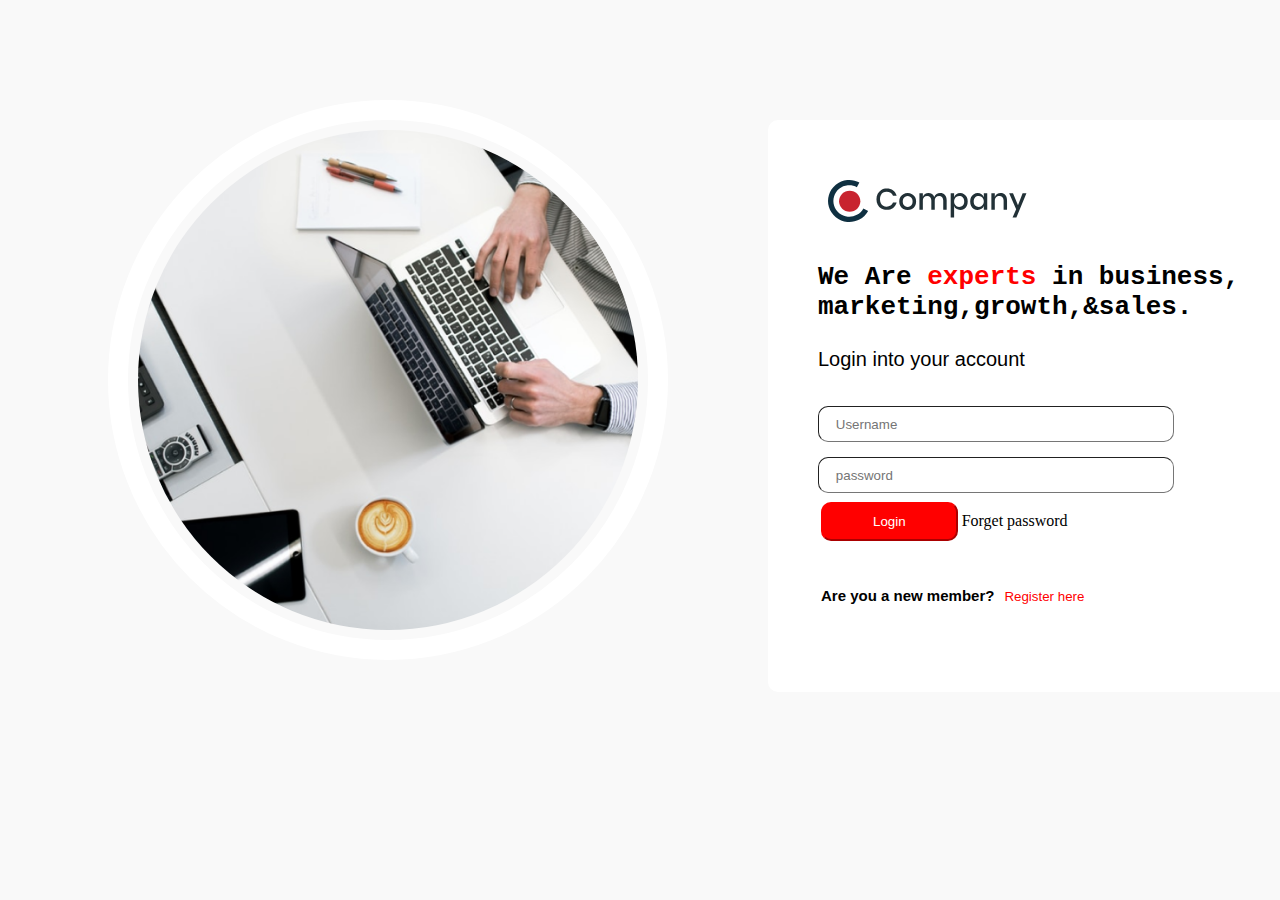
==== index.html @ 80b7e637 "first commit" ====
<!DOCTYPE html>
<html lang="en">
<head>
    <meta charset="UTF-8">
    <meta http-equiv="X-UA-Compatible" content="IE=edge">
    <meta name="viewport" content="width=device-width, initial-scale=1.0">
    <title>Login page</title>
    <style type=text/css>
    img{
      width:200px;
      
      padding:10px;
      margin-left:0px;
     
    }
    #btn{
        color: white;
        border-radius: 10px;
       padding-left: 50px;
       padding-right: 50px;
       padding-top:10px ;
       padding-bottom:10px;
       background-color: red;
       border-color: red;
    }
    .logindetails{
      background-color: white;
      width: 600px;
      
      border-radius: 20px;
      margin-top: 20px;
      margin-left: 100px;
      padding: 50px;
      border-radius: 10px;
      
    }
   
    body{
      
      background-color:#F9F9F9;
      display: flex;
      margin-top: 100px;
    }
    #name,#password{
      width: 350px;
      height: 32px;
      margin-top: 15px;
      border-radius: 10px;
      color: black;
      background-color: white;
      box-shadow: inset;
      border-width: 1px;
    }
    #img{
       border-radius: 50%;
       height: 500px;
       width: 500px;
       margin-left: 100px;
    }

    #textbutton{
      border: none;
      background-color: inherit;
      color: red;
    }
    #textbutton:hover{
      background-color: #eee;
    }

    .lastline{
      float: left;
      
    }
    #text1{
      font-size: 20px;
      font-family: sans-serif;
    }

    #text2{
      font-size: 15px;
      font-family: sans-serif;
    }

    #cricleimage > img{
     
      border: 20px solid white ;
      
    }
    
    </style>
</head>
<body>
   <div id="cricleimage">
   <img src="images/hero-image.png" alt="lodaing image" id="img">
</div>
   <div class="logindetails">
    
    <div>
      <img src="images/header-logo.svg" alt="">
      <h1>
        
<pre>We Are <b style="color: red;">experts</b> in business,
marketing,growth,&sales.</pre></h1></div>
 <p id="text1">Login into your account</p>
 
 <div class="textfield">
 <input type="email" placeholder="    Username" id="name">
<br> <input type="password" placeholder="    password" id="password"></br>
</div>

<table>
<tr>
 <td><button id="btn">Login</button>
<td> <p>Forget password</p> </td>
</tr>
</table>

<table>
  <tr>
 <td> <h6 id="text2">Are you a new member?</h6></td>
 <td><button id="textbutton">Register here</button></td>
</tr>
</table>



</div>  
 
</div>
    
</body>
</html>
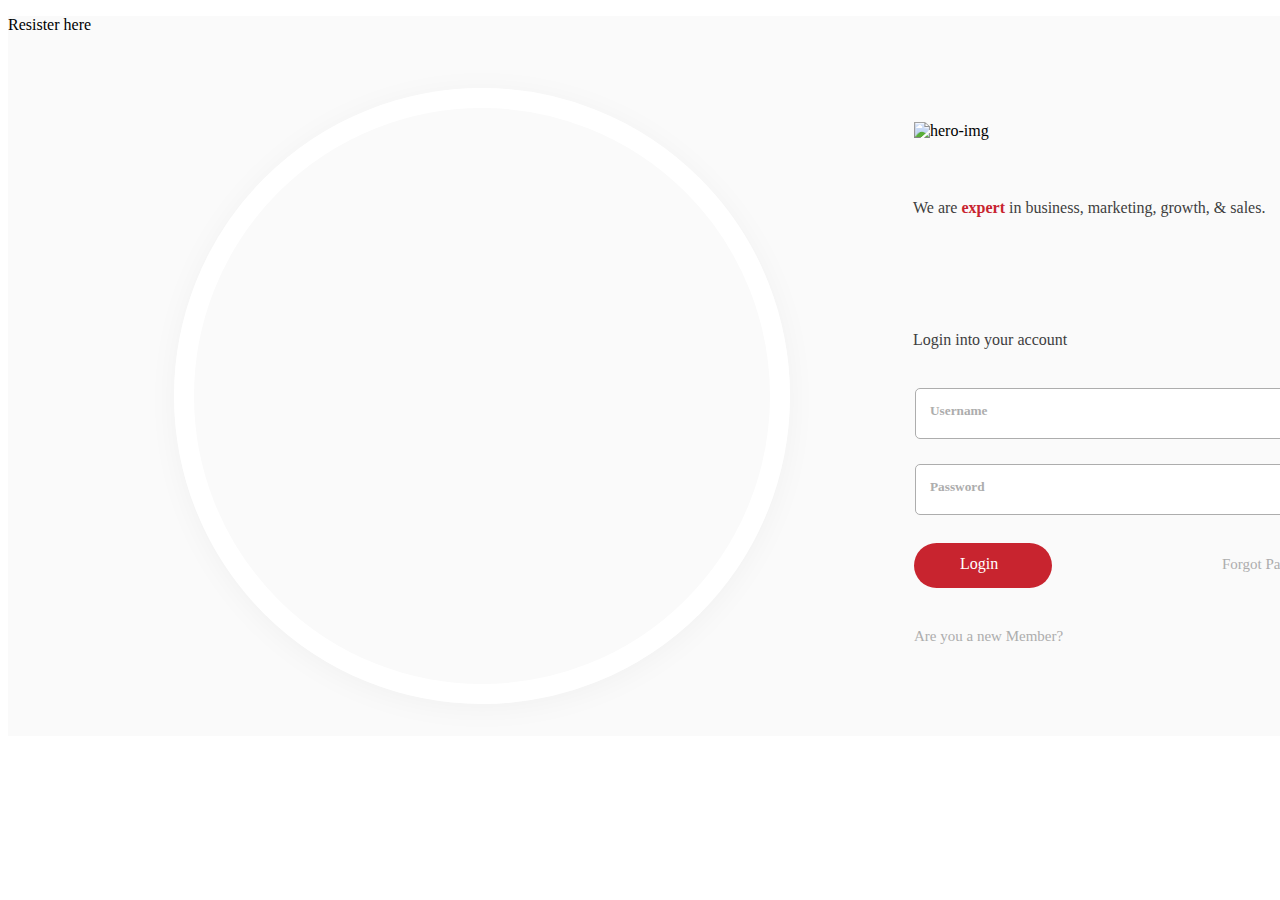
==== commit 1e497cb7: "second commit" ====
--- a/index.html
+++ b/index.html
@@ -1,4 +1,4 @@
-<!DOCTYPE html>
+<!-- <!DOCTYPE html>
 <html lang="en">
 <head>
     <meta charset="UTF-8">
@@ -11,8 +11,15 @@
       
       padding:10px;
       margin-left:0px;
+      
      
     }
+    a:link{
+      color: white;
+      text-decoration: none;
+      
+    }
+  
     #btn{
         color: white;
         border-radius: 10px;
@@ -110,7 +117,10 @@
 
 <table>
 <tr>
- <td><button id="btn">Login</button>
+ <td><button id="btn">
+  <a href="/C:\Users\tatva\Documents\web login\dashboard.html" >Login</a>
+
+</button>
 <td> <p>Forget password</p> </td>
 </tr>
 </table>
@@ -129,4 +139,44 @@
 </div>
     
 </body>
+</html> -->
+
+
+<!DOCTYPE html>
+<html lang="en">
+<head>
+    <meta charset="UTF-8">
+    <meta http-equiv="X-UA-Compatible" content="IE=edge">
+    <meta name="viewport" content="width=device-width, initial-scale=1.0">
+    <title>Document</title>
+    <script src="https://cdn.jsdelivr.net/npm/@popperjs/core@2.11.6/dist/umd/popper.min.js" integrity="sha384-oBqDVmMz9ATKxIep9tiCxS/Z9fNfEXiDAYTujMAeBAsjFuCZSmKbSSUnQlmh/jp3" crossorigin="anonymous"></script>
+    <script src="https://cdn.jsdelivr.net/npm/bootstrap@5.2.3/dist/js/bootstrap.min.js" integrity="sha384-cuYeSxntonz0PPNlHhBs68uyIAVpIIOZZ5JqeqvYYIcEL727kskC66kF92t6Xl2V" crossorigin="anonymous"></script>
+    <link rel="stylesheet" href="dashboard.css">
+</head>
+<body>
+    <div class="container">
+    <div class="row">
+        <div class="col-md-6">
+
+    <img src="Images\hero-image.png" alt="hero-img" id="img1">
+    </div>
+
+    <div class="col-md-6">
+
+        <img src="Images\logo.svg" alt="hero-img" id="img2">
+        <div class="txt"> We are <strong id="exp">expert</strong> in business, marketing, growth, & sales.</div>
+        <div class="login">Login into your account</div>
+        <div class="box1"> <h5 id="user">Username</h5></div>
+        <div class="box2"><h5 id="pass">Password</h5></div>
+        <div class="log"><p id="log2">Login</p></div>
+        <div class="fpass"><p>Forgot Password?</p></div>
+        <div class="new"><p id="new1">Are you a new Member?</p></div>
+        <div class="reg"><p id="reg1">Resister here</p></div>
+
+    </div>
+
+
+    </div>
+    
+</body>
 </html>--- a/dashboard.css
+++ b/dashboard.css
@@ -0,0 +1,667 @@
+.container {
+    top: 0px;
+    left: 0px;
+    width: 1560px;
+    height: 720px;
+    background: #fafafa 0% 0% no-repeat padding-box;
+    opacity: 1;
+    position: relative;
+  }
+  
+  #img1 {
+    top: 72px;
+    position: absolute;
+    left: 166px;
+    width: 576px;
+    height: 576px;
+    border-radius: 3000px;
+    background: transparent url("Images/hero-image.png") 0% 0% no-repeat padding-box;
+    box-shadow: 0px 4px 31px #0000000a;
+    border: 20px solid #ffffff;
+    opacity: 1;
+  }
+  .left-part {
+    width: 272px;
+    height: 58px;
+  }
+  
+  #img2 {
+    position: absolute;
+    top: 106px;
+    left: 906px;
+    width: 272px;
+    height: 58px;
+    opacity: 1;
+  }
+  .txt {
+    top: 183px;
+    left: 905px;
+    width: 500px;
+    height: 50px;
+    text-align: left;
+    color: #3e3e3e;
+    opacity: 1;
+    position: absolute;
+  }
+  
+  #exp {
+    top: 183px;
+    left: 1036px;
+    width: 137px;
+    height: 53px;
+    text-align: left;
+    color: #c8242f;
+    opacity: 1;
+  }
+  
+  .login {
+    top: 315px;
+    left: 905px;
+    width: 260px;
+    height: 33px;
+    text-align: left;
+    color: #3e3e3e;
+    position: absolute;
+  }
+  .box1 {
+    top: 372px;
+    left: 907px;
+    width: 429px;
+    height: 49px;
+    background: #ffffff 0% 0% no-repeat padding-box;
+    border: 1px solid #adadad;
+    border-radius: 5px;
+    opacity: 1;
+    position: absolute;
+  }
+  #user {
+  
+    color: #adadad;
+    margin-top: 14px;
+    margin-left: 14px;
+    margin-bottom: 14px;
+  }
+  
+  .box2 {
+    position: absolute;
+    top: 448px;
+    left: 907px;
+    width: 429px;
+    height: 49px;
+    background: #ffffff 0% 0% no-repeat padding-box;
+    border: 1px solid #adadad;
+    border-radius: 5px;
+    opacity: 1;
+  }
+  
+  #pass {
+    margin-top: 14px;
+    margin-left: 14px;
+    margin-bottom: 14px;
+    color: #adadad;
+  }
+  
+  .log {
+    position: absolute;
+    top: 527px;
+    left: 906px;
+    width: 138px;
+    height: 45px;
+    background: #c8242f 0% 0% no-repeat padding-box;
+    border-radius: 23px;
+    opacity: 1;
+  }
+  
+  #log2 {
+    margin-top: 12px;
+    margin-left: 46px;
+    margin-bottom: 10px;
+    width: 45px;
+    height: 24px;
+    text-align: left;
+    font: normal normal medium 18px/24px Roboto;
+    letter-spacing: 0px;
+    color: #ffffff;
+    opacity: 1;
+  }
+  .fpass {
+    top: 523px;
+    left: 1214px;
+    width: 121px;
+    height: 20px;
+    position: absolute;
+    text-align: left;
+    font: normal normal normal 15px/20px Roboto;
+    letter-spacing: 0px;
+    color: #adadad;
+    opacity: 1;
+  }
+  .new {
+    top: 595px;
+    left: 906px;
+    width: 160px;
+    height: 20px;
+    position: absolute;
+    text-align: left;
+    font: normal normal normal 15px/20px Roboto;
+    letter-spacing: 0px;
+    color: #adadad;
+    opacity: 1;
+  }
+  /* .reg {
+    top: 595px;
+    left: 1056px;
+    width: 88px;
+    height: 20px;
+    position: absolute;
+    text-align: left;
+    font: normal normal normal 15px/20px Roboto;
+    letter-spacing: 0px;
+    color: #c8242f;
+    opacity: 1;
+  } */
+  
+  /* dashboard css */
+  
+  .dcontainer {
+    top: 0px;
+    left: 0px;
+    width: 1560px;
+    height: 1359px;
+    position: relative;
+    background: #fafafa 0% 0% no-repeat padding-box;
+  }
+  .head {
+    top: 0px;
+    left: 0px;
+    width: 1560px;
+    height: 80px;
+    position: absolute;
+    background: #ffffff 0% 0% no-repeat padding-box;
+  }
+  #menu-bar {
+    top: 34px;
+    left: 29px;
+    width: 22px;
+    height: 16px;
+    position: absolute;
+  }
+  #company {
+    position: absolute;
+    top: 25px;
+    left: 72px;
+    width: 142px;
+    height: 30px;
+  }
+  #search {
+    position: absolute;
+    top: 32px;
+    left: 291px;
+    width: 16px;
+    height: 16px;
+  }
+  #searchtxt {
+    position: absolute;
+    top: 28px;
+    left: 321px;
+    width: 49px;
+    height: 21px;
+    text-align: left;
+    font: normal normal normal 16px/21px Roboto;
+    letter-spacing: 0px;
+    color: #000000;
+  }
+  #notification {
+    position: absolute;
+    top: 28px;
+    left: 1294px;
+    width: 22px;
+    height: 21px;
+  }
+  #profile {
+    top: 18px;
+    left: 1368px;
+    width: 44px;
+    height: 44px;
+    position: absolute;
+  }
+  #name {
+    top: 28px;
+    left: 1424px;
+    width: 68px;
+    height: 21px;
+    position: absolute;
+    text-align: left;
+    font: normal normal normal 16px/21px Roboto;
+    letter-spacing: 0px;
+    color: #000000;
+  }
+  #aerrow {
+    position: absolute;
+    top: 37px;
+    left: 1507px;
+    width: 15px;
+    height: 11px;
+  }
+  
+  .sidebar {
+    top: 80px;
+    left: 0px;
+    width: 242px;
+    height: 1279px;
+    position: absolute;
+    background: #ffffff 0% 0% no-repeat padding-box;
+  }
+  #active {
+    top: 25px;
+    left: 30px;
+    width: 183px;
+    height: 43px;
+    position: absolute;
+    background: #fff3f4 0% 0% no-repeat padding-box;
+    border-radius: 5px;
+    justify-content: center;
+  }
+  #dashboard {
+    position: absolute;
+    margin-top: 14px;
+    margin-left: 17.5px;
+    width: 15px;
+    height: 15px;
+  }
+  #dashtxt {
+    margin-top: 10px;
+    margin-left: 45px;
+    width: 78px;
+    height: 21px;
+    position: absolute;
+    text-align: left;
+    letter-spacing: 0px;
+    color: #c8242f;
+  }
+  #analysis {
+    top: 85px;
+    left: 46px;
+    width: 19px;
+    height: 18px;
+    position: absolute;
+  }
+  #anatxt {
+    top: 83px;
+    left: 75px;
+    width: 60px;
+    height: 21px;
+    position: absolute;
+    text-align: left;
+    letter-spacing: 0px;
+    color: #3e3e3e;
+  }
+  #inbox {
+    position: absolute;
+    top: 131px;
+    left: 48px;
+    width: 15px;
+    height: 15px;
+  }
+  #inbtxt {
+    position: absolute;
+    top: 129px;
+    left: 75px;
+    width: 39px;
+    height: 21px;
+    text-align: left;
+    letter-spacing: 0px;
+    color: #3e3e3e;
+  }
+  #history {
+    position: absolute;
+    top: 177px;
+    left: 47px;
+    width: 16px;
+    height: 16px;
+  }
+  #histxt {
+    position: absolute;
+    top: 175px;
+    left: 75px;
+    width: 51px;
+    height: 21px;
+    text-align: left;
+    letter-spacing: 0px;
+    color: #3e3e3e;
+  }
+  #user-logo {
+    position: absolute;
+    top: 222px;
+    left: 48px;
+    width: 12px;
+    height: 12px;
+  }
+  #usetxt {
+    position: absolute;
+    top: 218px;
+    left: 75px;
+    width: 41px;
+    height: 21px;
+    text-align: left;
+    letter-spacing: 0px;
+    color: #3e3e3e;
+  }
+  #Maintenance {
+    position: absolute;
+    top: 269px;
+    left: 48px;
+    width: 13px;
+    height: 18px;
+  }
+  #mentxt {
+    position: absolute;
+    top: 267px;
+    left: 75px;
+    width: 92px;
+    height: 21px;
+    text-align: left;
+    letter-spacing: 0px;
+    color: #3e3e3e;
+  }
+  #setting {
+    position: absolute;
+    top: 315px;
+    left: 47px;
+    width: 17px;
+    height: 17px;
+  }
+  #settxt {
+    position: absolute;
+    top: 313px;
+    left: 75px;
+    width: 50px;
+    height: 21px;
+    text-align: left;
+    letter-spacing: 0px;
+    color: #3e3e3e;
+  }
+  #dash {
+    top: 121px;
+    left: 290px;
+    width: 146px;
+    height: 39px;
+    position: absolute;
+    text-align: left;
+    font: normal normal medium 40px/39px Roboto;
+    letter-spacing: 0px;
+    color: #000000;
+    font-size: 30px;
+  }
+  #newproduct {
+    top: 182px;
+    left: 292px;
+    width: 219px;
+    height: 116px;
+    position: absolute;
+    background: #ffffff 0% 0% no-repeat padding-box;
+  }
+  #star {
+    margin-top: 42px;
+    margin-left: 38px;
+    width: 33px;
+    height: 33px;
+    position: absolute;
+  }
+  #newproducttxt {
+    margin-top: 35px;
+    margin-left: 90px;
+    position: absolute;
+  }
+  #number1 {
+    font-size: 26px;
+  }
+  #addedproduct {
+    top: 182px;
+    left: 541px;
+    width: 219px;
+    height: 116px;
+    position: absolute;
+    background: #ffffff 0% 0% no-repeat padding-box;
+  }
+  #addproductlogo {
+    margin-top: 42px;
+    margin-left: 38px;
+    width: 26px;
+    height: 26px;
+  }
+  #addedproducttxt {
+    top: 31px;
+    left: 87px;
+    position: absolute;
+  }
+  #number2 {
+    font-size: 26px;
+  }
+  #totalproduct {
+    top: 182px;
+    left: 791px;
+    width: 219px;
+    height: 116px;
+    position: absolute;
+    background: #ffffff 0% 0% no-repeat padding-box;
+  }
+  #totalproductlogo {
+    margin-top: 42px;
+    margin-left: 38px;
+    width: 26px;
+    height: 26px;
+  }
+  #totalproducttxt {
+    top: 31px;
+    left: 87px;
+    position: absolute;
+  }
+  #number3 {
+    font-size: 26px;
+  }
+  #todaysale {
+    top: 182px;
+    left: 1040px;
+    width: 219px;
+    height: 116px;
+    position: absolute;
+    background: #ffffff 0% 0% no-repeat padding-box;
+  }
+  #doller {
+    margin-top: 42px;
+    margin-left: 38px;
+    width: 26px;
+    height: 26px;
+  }
+  #todaysaletxt {
+    top: 31px;
+    left: 87px;
+    position: absolute;
+  }
+  #number4 {
+    font-size: 26px;
+  }
+  #totalsale {
+    top: 182px;
+    left: 1290px;
+    width: 219px;
+    height: 116px;
+    position: absolute;
+    background: #ffffff 0% 0% no-repeat padding-box;
+  }
+  #moneybag {
+    margin-top: 42px;
+    margin-left: 38px;
+    width: 26px;
+    height: 26px;
+  }
+  #totalsaletxt {
+    top: 31px;
+    left: 87px;
+    position: absolute;
+  }
+  #number5 {
+    font-size: 26px;
+  }
+  #Graph {
+    top: 328px;
+    left: 292px;
+    width: 802px;
+    height: 400px;
+    position: absolute;
+    background: #ffffff 0% 0% no-repeat padding-box;
+  }
+  #saletxt {
+    color: #3e3e3e;
+    top: 23.52px;
+    left: 30px;
+  
+    position: absolute;
+    font-size: 25px;
+    font-weight: bold;
+  }
+  #wtxt {
+    top: 24.5px;
+    left: 611px;
+    position: absolute;
+    text-align: left;
+    color: #adadad;
+  }
+  #ytxt {
+    position: absolute;
+    top: 24.5px;
+    left: 740px;
+    color: #c8242f;
+  }
+  
+  #graph-image {
+    position: absolute;
+    top: 90.5px;
+    left: 105.5px;
+    width: 649px;
+    height: 195px;
+  }
+  
+  .pi-chart {
+    top: 330px;
+    left: 1124px;
+    width: 385px;
+    height: 398px;
+    position: absolute;
+    background: #ffffff 0% 0% no-repeat padding-box;
+  }
+  
+  #pi-head {
+    position: absolute;
+    top: 21.52px;
+    left: 29px;
+    font-size: 25px;
+  }
+  #pi-chart-image {
+    position: absolute;
+    top: 70px;
+    left: 89px;
+  }
+  
+  #us-logo {
+    position: absolute;
+    top: 306px;
+    left: 49px;
+    width: 18px;
+    height: 18px;
+  }
+  #us-txt {
+    position: absolute;
+    top: 305px;
+    left: 76px;
+  }
+  
+  #canada-logo {
+    position: absolute;
+    top: 306px;
+    left: 268px;
+    width: 18px;
+    height: 18px;
+  }
+  #canada-txt {
+    position: absolute;
+    top: 305px;
+    left: 295px;
+  }
+  
+  #russia-logo {
+    position: absolute;
+    top: 343px;
+    left: 49px;
+    width: 18px;
+    height: 18px;
+  }
+  #russia-txt {
+    position: absolute;
+    top: 343px;
+    left: 76px;
+  }
+  
+  #india-logo {
+    position: absolute;
+    top: 343px;
+    left: 268px;
+    width: 18px;
+    height: 18px;
+  }
+  #india-txt {
+    position: absolute;
+    top: 343px;
+    left: 295px;
+  }
+  
+  .footer {
+    position: absolute;
+    top: 758px;
+    left: 292px;
+    width: 1217px;
+    height: 558px;
+    background: #ffffff 0% 0% no-repeat padding-box;
+  }
+  #footer-head-rtxt {
+    position: absolute;
+    top: 22.52px;
+    left: 29px;
+    font-size: 22px;
+  }
+  #footer-head-ltxt {
+    position: absolute;
+    top: 26px;
+    left: 1145px;
+    color: #c8242f;
+    font-size: 12px;
+  }
+  #table{
+      width: 93%;
+      position: absolute;
+      top: 88.13px;
+      left: 40px;
+  
+  }
+  th, td{
+      padding: 13.15px;
+      text-align: left;
+  }
+  th{
+      color: #ADADAD;
+  }
+  table, th, td{
+      border-bottom: solid 1px black;
+  }
+  #paid{
+      color: #3CDD5F;
+  }
+  #failed{
+      color: #FF4545;
+  }
+  #pending{
+      color: #BABABA;
+  }
+
+
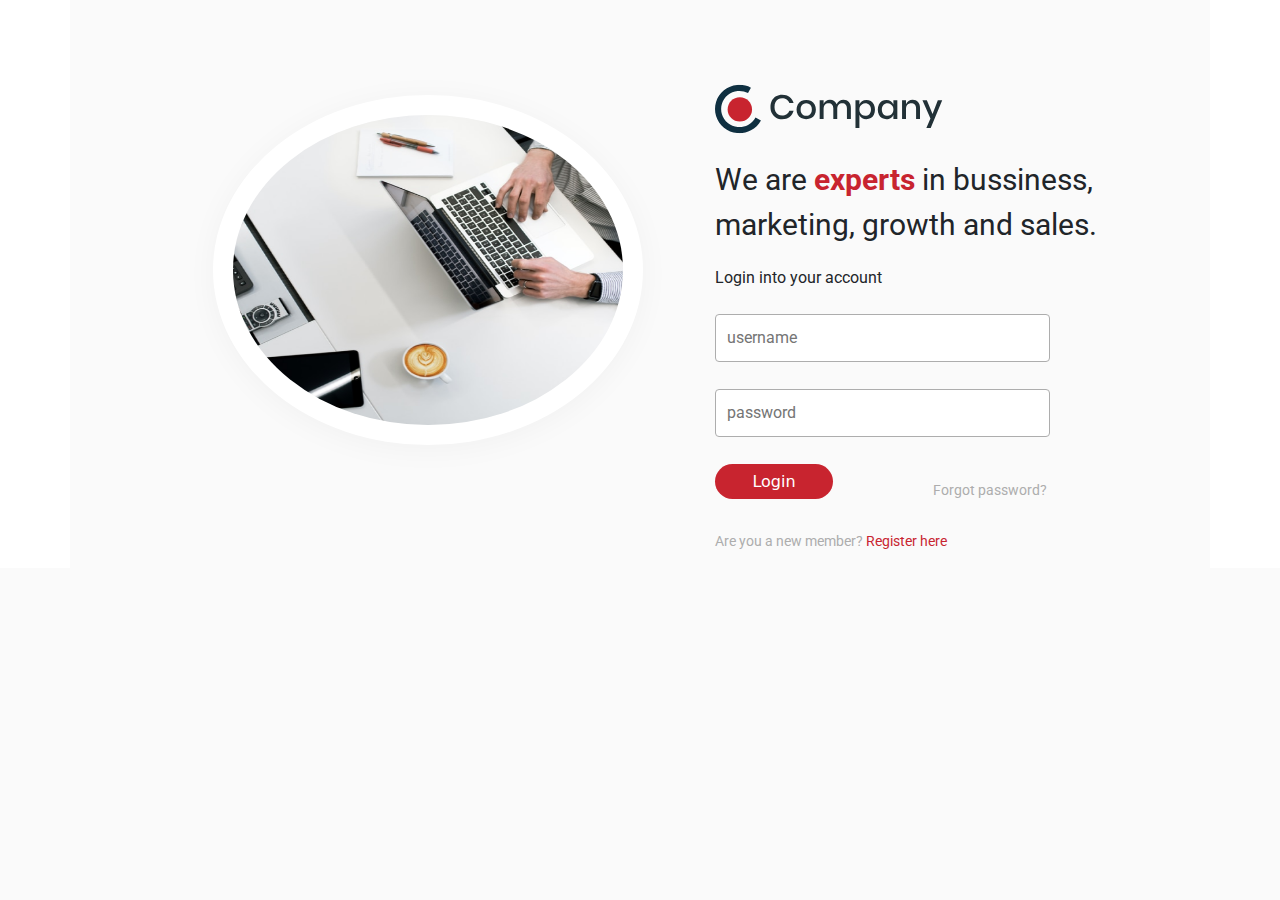
==== commit 7786285e: "second commit" ====
--- a/index.html
+++ b/index.html
@@ -1,182 +1,41 @@
-<!-- <!DOCTYPE html>
+<!DOCTYPE html>
 <html lang="en">
+
 <head>
     <meta charset="UTF-8">
     <meta http-equiv="X-UA-Compatible" content="IE=edge">
     <meta name="viewport" content="width=device-width, initial-scale=1.0">
-    <title>Login page</title>
-    <style type=text/css>
-    img{
-      width:200px;
-      
-      padding:10px;
-      margin-left:0px;
-      
-     
-    }
-    a:link{
-      color: white;
-      text-decoration: none;
-      
-    }
-  
-    #btn{
-        color: white;
-        border-radius: 10px;
-       padding-left: 50px;
-       padding-right: 50px;
-       padding-top:10px ;
-       padding-bottom:10px;
-       background-color: red;
-       border-color: red;
-    }
-    .logindetails{
-      background-color: white;
-      width: 600px;
-      
-      border-radius: 20px;
-      margin-top: 20px;
-      margin-left: 100px;
-      padding: 50px;
-      border-radius: 10px;
-      
-    }
-   
-    body{
-      
-      background-color:#F9F9F9;
-      display: flex;
-      margin-top: 100px;
-    }
-    #name,#password{
-      width: 350px;
-      height: 32px;
-      margin-top: 15px;
-      border-radius: 10px;
-      color: black;
-      background-color: white;
-      box-shadow: inset;
-      border-width: 1px;
-    }
-    #img{
-       border-radius: 50%;
-       height: 500px;
-       width: 500px;
-       margin-left: 100px;
-    }
+    <title>Login</title>
+    <link rel="stylesheet" href="login.css">
+    <link rel="stylesheet" href="css/bootstrap.min.css">
+</head>
 
-    #textbutton{
-      border: none;
-      background-color: inherit;
-      color: red;
-    }
-    #textbutton:hover{
-      background-color: #eee;
-    }
-
-    .lastline{
-      float: left;
-      
-    }
-    #text1{
-      font-size: 20px;
-      font-family: sans-serif;
-    }
-
-    #text2{
-      font-size: 15px;
-      font-family: sans-serif;
-    }
-
-    #cricleimage > img{
-     
-      border: 20px solid white ;
-      
-    }
-    
-    </style>
-</head>
-<body>
-   <div id="cricleimage">
-   <img src="images/hero-image.png" alt="lodaing image" id="img">
-</div>
-   <div class="logindetails">
-    
-    <div>
-      <img src="images/header-logo.svg" alt="">
-      <h1>
-        
-<pre>We Are <b style="color: red;">experts</b> in business,
-marketing,growth,&sales.</pre></h1></div>
- <p id="text1">Login into your account</p>
- 
- <div class="textfield">
- <input type="email" placeholder="    Username" id="name">
-<br> <input type="password" placeholder="    password" id="password"></br>
-</div>
-
-<table>
-<tr>
- <td><button id="btn">
-  <a href="/C:\Users\tatva\Documents\web login\dashboard.html" >Login</a>
-
-</button>
-<td> <p>Forget password</p> </td>
-</tr>
-</table>
-
-<table>
-  <tr>
- <td> <h6 id="text2">Are you a new member?</h6></td>
- <td><button id="textbutton">Register here</button></td>
-</tr>
-</table>
-
-
-
-</div>  
- 
-</div>
-    
-</body>
-</html> -->
-
-
-<!DOCTYPE html>
-<html lang="en">
-<head>
-    <meta charset="UTF-8">
-    <meta http-equiv="X-UA-Compatible" content="IE=edge">
-    <meta name="viewport" content="width=device-width, initial-scale=1.0">
-    <title>Document</title>
-    <script src="https://cdn.jsdelivr.net/npm/@popperjs/core@2.11.6/dist/umd/popper.min.js" integrity="sha384-oBqDVmMz9ATKxIep9tiCxS/Z9fNfEXiDAYTujMAeBAsjFuCZSmKbSSUnQlmh/jp3" crossorigin="anonymous"></script>
-    <script src="https://cdn.jsdelivr.net/npm/bootstrap@5.2.3/dist/js/bootstrap.min.js" integrity="sha384-cuYeSxntonz0PPNlHhBs68uyIAVpIIOZZ5JqeqvYYIcEL727kskC66kF92t6Xl2V" crossorigin="anonymous"></script>
-    <link rel="stylesheet" href="dashboard.css">
-</head>
 <body>
     <div class="container">
-    <div class="row">
-        <div class="col-md-6">
+        <div class="d-flex justify-content-between  align-items-start">
+            <div class="left">
+                <img src="images/hero-image.png" class="hero-image" alt="hero image">
+            </div>
+            <div class="right">
+                <div class="d-flex  flex-column">
+                    <img class="header-logo" src="images/header-logo.svg" alt="favicon">
+                    <p class="header-description">We are<strong class="red"> experts</strong> in bussiness, marketing, growth and sales.</p>
+                    <p class="login-text">Login into your account</p>
+                    <form action="" class="login-form">
+                        <input type="text" class="input-box" placeholder="username" />
+                        <input type="password" class="input-box" placeholder="password" />
+                        <div class="d-flex align-items-center ">
+                            <input type="submit" value="Login"></input>
+                            <a href="#">Forgot password?</a>
+                        </div>
+                    </form>
+                    <p class="register-text">Are you a new member? <a href="#">Register here</a></p>
 
-    <img src="Images\hero-image.png" alt="hero-img" id="img1">
+                </div>
+            </div>
+        </div>
     </div>
+</body>
 
-    <div class="col-md-6">
+</html>
 
-        <img src="Images\logo.svg" alt="hero-img" id="img2">
-        <div class="txt"> We are <strong id="exp">expert</strong> in business, marketing, growth, & sales.</div>
-        <div class="login">Login into your account</div>
-        <div class="box1"> <h5 id="user">Username</h5></div>
-        <div class="box2"><h5 id="pass">Password</h5></div>
-        <div class="log"><p id="log2">Login</p></div>
-        <div class="fpass"><p>Forgot Password?</p></div>
-        <div class="new"><p id="new1">Are you a new Member?</p></div>
-        <div class="reg"><p id="reg1">Resister here</p></div>
-
-    </div>
-
-
-    </div>
-    
-</body>
-</html>--- a/login.css
+++ b/login.css
@@ -0,0 +1,260 @@
+/* 
+
+.new
+{
+    border: 2px solid black;
+  
+}
+
+
+
+@media (min-width:765px) {
+    #div2{
+        background-color: aliceblue;
+        display: block;
+       }
+
+.t1
+{
+    height: 20px;
+    width: 200px;
+}
+}
+
+#imghero{
+    border: 5px;
+    border-color: black;
+    
+} */
+
+
+
+@import url('https://fonts.googleapis.com/css2?family=Roboto:wght@300;400&display=swap');
+* {
+    margin: 0;
+    padding: 0;
+    background-color: #FAFAFA;
+}
+
+p {
+    font-family: 'Roboto', sans-serif;
+}
+
+
+/* .flex-container {
+    display: flex;
+    justify-content: space-between;
+    align-items: center;
+} */
+
+.hero-image {
+    height: 350px; 
+    width: 430px;
+    border-radius: 50%;
+    border: 20px solid #FFFFFF;
+    box-shadow: 0px 4px 31px #0000000A;
+    opacity: 1;
+    margin: 95px 72px 0 131px;
+}
+
+/* .flex-container-2 {
+    display: flex;
+    flex-direction: column;
+    justify-content: center;
+    align-items: center; 
+} */
+
+.header-logo {
+     height: 58px; 
+    width: 229px;
+}
+
+.right {
+    margin: 80px 0 0 0;
+}
+
+.header-logo {
+    margin: 0px 0 19px 0;
+}
+
+.header-description {
+    font-size: 30px;
+    margin-bottom: 19px;
+}
+
+.header-description .red {
+    color: #c8242f;
+}
+
+.right .login-text {
+    margin-bottom: 24px;
+    font-family: 'Roboto', sans-serif;
+    font-weight: 400;
+}
+
+.login-form {
+    display: flex;
+    flex-direction: column;
+    width: 335px;
+}
+
+.login-form .input-box {
+    background-color: #FFFFFF;
+    border: 1px solid #ADADAD;
+    padding: 11px;
+    text-align: left;
+    margin-bottom: 27px;
+    border-radius: 4px;
+    font-family: 'Roboto', sans-serif;
+    outline: none;
+}
+
+input[type="submit"] {
+    background-color: #c8242f;
+    color: #FFFFFF;
+    border: none;
+    border-radius: 30px;
+    width: 118px;
+    height: 35px;
+    cursor: pointer;
+     margin-bottom: 18px;
+}
+
+.login-form a {
+    color: #ADADAD;
+    font-size: 14px;
+    font-family: 'Roboto', sans-serif;
+    text-decoration: none;
+    margin: 0 0 0 100px;
+}
+
+.register-text {
+    color: #ADADAD;
+    font-size: 14px;
+    font-weight: 400;
+    margin-top: 14px;
+}
+
+.register-text a {
+    color: #c8242f;
+    text-decoration: none;
+}
+
+@media screen and (max-width:1199px) {
+    .hero-image {
+        width: 335px;
+        margin: 97px 72px 0 75px;
+    }
+}
+
+@media screen and (max-width:991px) {
+    .hero-image {
+        width: 279px;
+        margin: 174px 40px 0 39px;
+    }
+    .header-logo {
+        width: 177px;
+    }
+    .header-description {
+        font-size: 23px;
+        margin-bottom: 19px;
+    }
+    .login-form {
+        display: flex;
+        flex-direction: column;
+        width: 216px;
+    }
+    input[type="submit"] {
+        font-size: 14px;
+        border-radius: 17px;
+        width: 88px;
+         margin-bottom: 18px; 
+    }
+    .login-form a {
+        font-size: 14px;
+        margin: 0 0 0 12px;
+    }
+    .register-text {
+        margin-top: 14px;
+    }
+}
+
+@media screen and (max-width:767px) {
+    .hero-image {
+        display: none;
+    }
+    .right {
+        margin: 30px 0 0 0;
+    }
+    .right div {
+        align-items: center !important;
+    }
+    .header-logo {
+        width: 234px;
+    }
+    .header-description {
+        font-size: 26px;
+        margin-bottom: 19px;
+        text-align: center;
+    }
+    .login-form {
+        display: flex;
+        flex-direction: column;
+        width: 373px;
+    }
+    .login-form a {
+        font-size: 18px;
+        margin: 0 0 0 105px;
+    }
+    input[type="submit"] {
+        width: 120px;
+        height: 39px;
+        font-size: 18px;
+    }
+    .register-text {
+        font-size: 18px;
+    }
+}
+
+@media screen and (max-width:476px) {
+    .login-form {
+        width: 337px;
+    }
+    .login-form .input-box {
+        padding: 8px;
+        margin-bottom: 25px;
+    }
+    input[type="submit"] {
+        width: 96px;
+        height: 38px;
+        font-size: 16px;
+    }
+    .login-form a,
+    .register-text {
+        font-size: 16px;
+    }
+}
+
+@media screen and (max-width:375px) {
+    .login-form {
+        width: 280px;
+    }
+    .login-form .input-box {
+        padding: 9px;
+        margin-bottom: 25px;
+    }
+    input[type="submit"] {
+        width: 100px;
+        height: 38px;
+        font-size: 16px;
+    }
+    .register-text {
+        font-size: 16px;
+    }
+    .login-form a {
+        font-size: 16px;
+        margin: 0 0 0 48px;
+    }
+}
+
+
